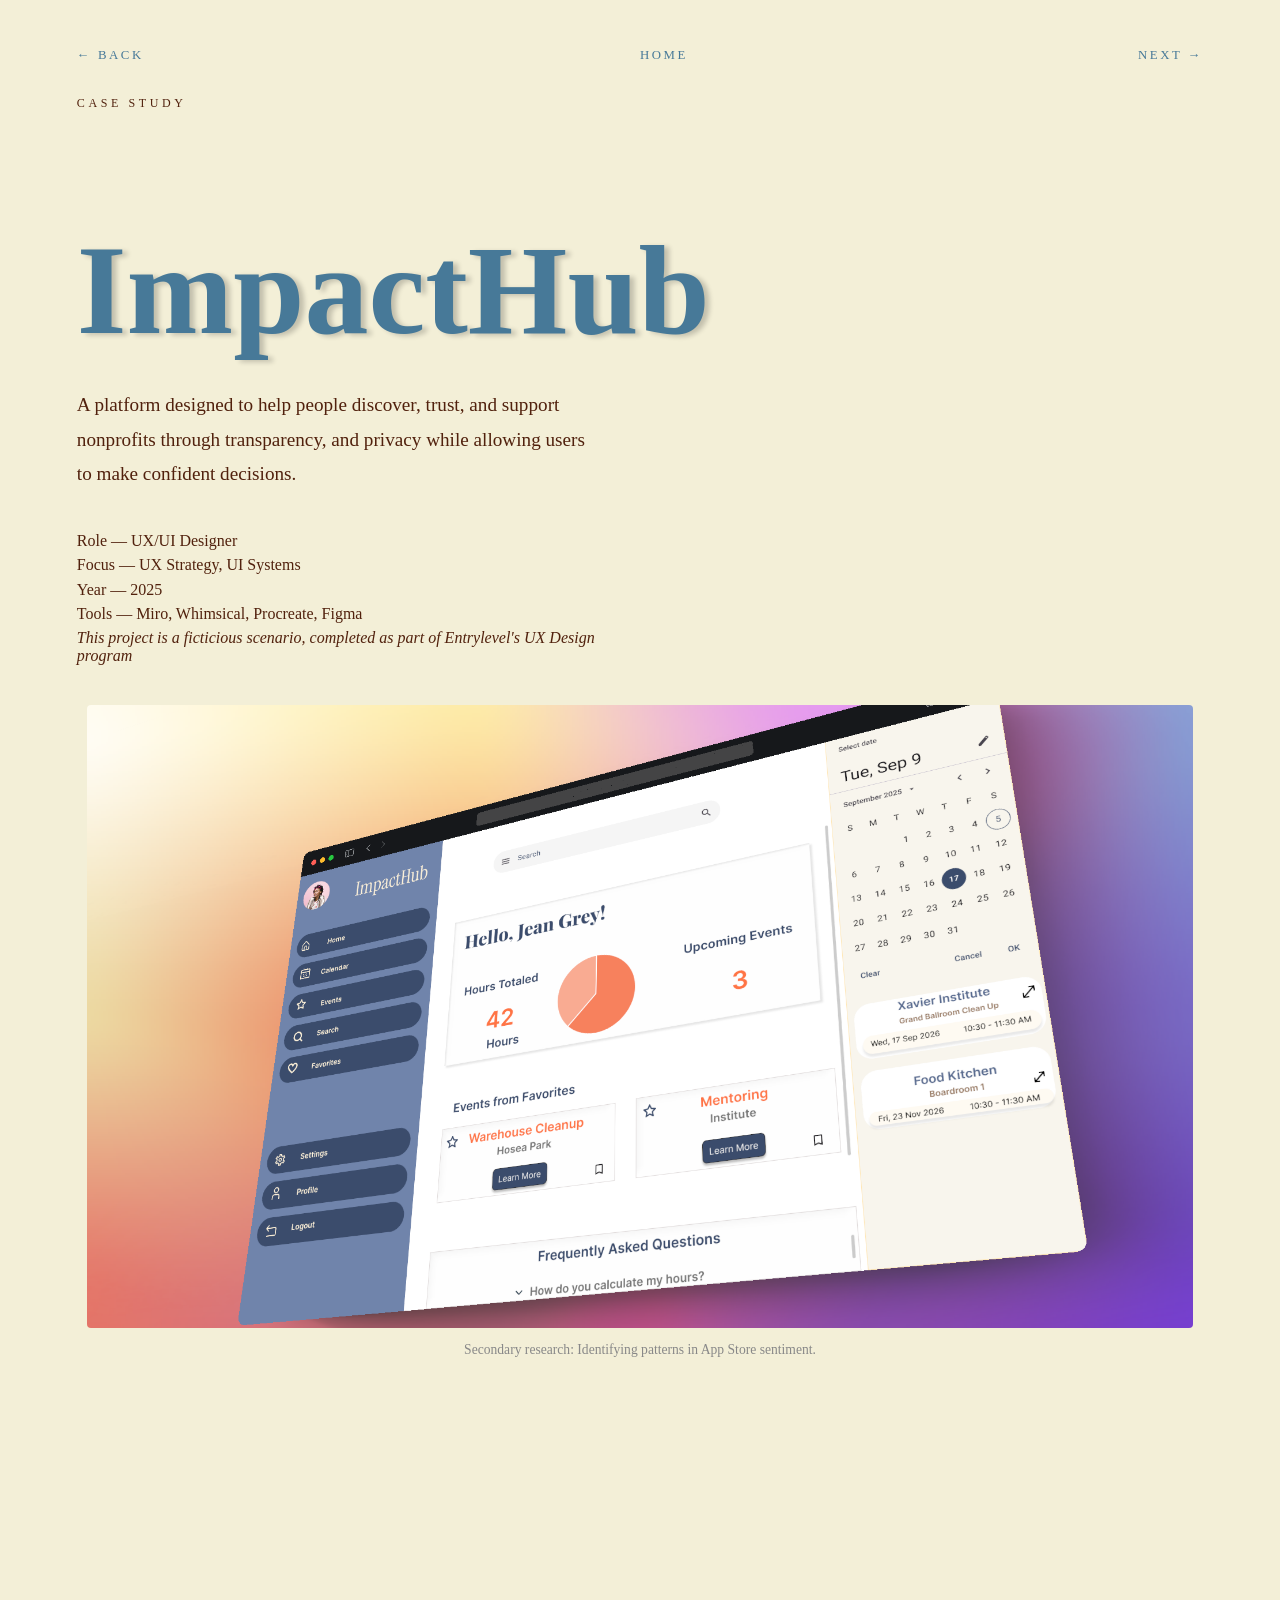
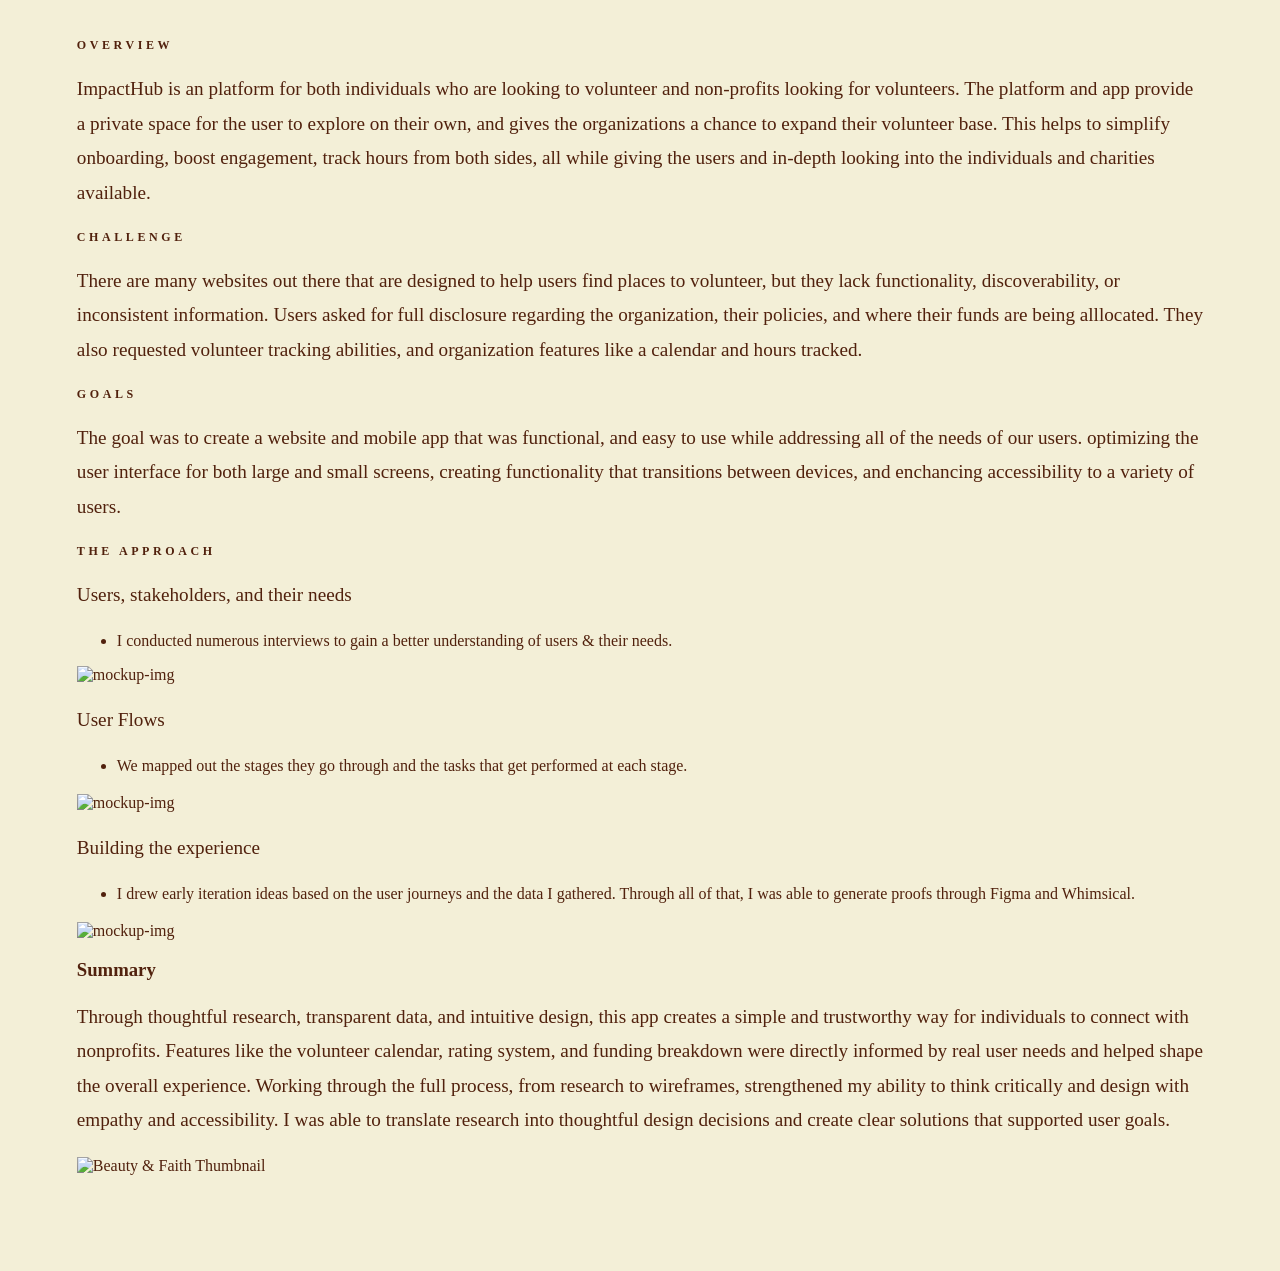
==== work/Impacthub.html @ 22b78c68 "Initial commit" ====
<!DOCTYPE html>
<html lang="en">
<head>
  <meta charset="UTF-8" />
  <meta name="viewport" content="width=device-width, initial-scale=1.0" />
  <title> ImpactHub — Case Study</title>

  <link rel="preconnect" href="https://fonts.googleapis.com">
  <link rel="preconnect" href="https://fonts.gstatic.com" crossorigin>
  <link href="https://fonts.googleapis.com/css2?family=Inter:wght@300;400;500&family=Playfair+Display:wght@400;600&display=swap" rel="stylesheet">
  <link rel="stylesheet" href="/projects.css">
 
</head>
<body>

  <a class="back" href="../index.html">← Back</a>
  <a class="middle" href="../index.html"> Home</a>
  <a class="forward" href="museo.html"> Next → </a>

  <section class="main_content">
    <div class="content">
      <div class="small_title">Case Study</div>
      <h1>ImpactHub</h1>
      <p>
        A platform designed to help people discover, trust, and support nonprofits through
        transparency, and privacy while allowing users to make confident decisions.
      </p>

      <div class="user_info">
        <span>Role — UX/UI Designer</span>
        <span>Focus — UX Strategy, UI Systems</span>
        <span>Year — 2025</span>
        <span>Tools —  Miro, Whimsical, Procreate, Figma</span>
        <span><i> This project is a ficticious scenario, completed as part of Entrylevel's UX Design program</i></span>
      </div>
    </div>
    <div class="evidence-box frame">
      <img src="/pics/landing_page.png" alt="Screenshots of negative app store reviews" />
      <p class="caption">Secondary research: Identifying patterns in App Store sentiment.</p>
    </div>
  </section>

  <section>
  <div class="main_content">
    <img src ="">
  <div class="content_bottom">
    <h3 class="small_title">Overview</h3>
      <p>
        ImpactHub is an platform for both individuals who are looking to volunteer and non-profits looking for volunteers.
        The platform and app provide a private space for the user to explore on their own, and gives the organizations a chance to expand their
        volunteer base. This helps to simplify onboarding, boost engagement, track hours from both sides, all while giving the users and in-depth looking
        into the individuals and charities available.
      </p>
    <h3 class="small_title">Challenge</h3>
      <p>
        There are many websites out there that are designed to help users find places to volunteer, but
        they lack functionality, discoverability, or inconsistent information. Users asked for full disclosure regarding the organization, their policies, and where their funds are
        being alllocated. They also requested volunteer tracking abilities, and organization features like a calendar and hours tracked.
      </p>
        <h3 class="small_title">Goals</h3>
        <div class ="portfolio-item_goals">
          <p>
            The goal was to create a website and mobile app that was functional, and easy to use while addressing all of the needs of our users.
            optimizing the user interface for both large and small screens, creating functionality that transitions between devices,
            and enchancing accessibility to a variety of users.
          </p>
        </div>
          <h3 class="small_title">The Approach </h3>
          <p> Users, stakeholders, and their needs </p>
          <ul>
            <li> I conducted numerous interviews to gain a better understanding of users & their needs.</li>
          </ul>
    <div class="portfolio-row">
      <div class="portfolio-img">
        <img src="images/McD/MC_new.png" alt="mockup-img">
      </div>
    </div>
      <p> User Flows <br>
        <ul>
          <li> We mapped out the stages they go through and the tasks that get performed at each stage.</li>
        </ul>
      </p>
    <div class="portfolio-img">
        <img src="images/McD/Palette_new.png" alt="mockup-img">
    </div>
      <p> Building the experience <br>
      <ul>
        <li> I drew early iteration ideas based on the user journeys and the data I gathered. Through all of that, I was able to generate
          proofs through Figma and Whimsical.
        </li> 
      </ul>
    </p>
        <div class="portfolio-img">
          <img src="images/McD/type_MC.png" alt="mockup-img">
      </div>
        <h3 class="portfolio-item__headers">Summary</h3>
      <p>
        Through thoughtful research, transparent data, and intuitive design, this app creates a simple and
        trustworthy way for individuals to connect with nonprofits. Features like the volunteer calendar, rating
        system, and funding breakdown were directly informed by real user needs and helped shape the overall experience. Working through the full process, 
        from research to wireframes, strengthened my ability to think critically and design with empathy and accessibility.
        I was able to translate research into thoughtful design decisions and create clear solutions that supported user goals.
      </p>
                                   
      <img src="images/ERC/trifold_ERC.png" srcset="images/ERC/trifold_ERC.png 1x, 
        images/ERC/trifold_ERC.png 2x" alt="Beauty & Faith Thumbnail " class="portfolio-item__thumbnail">
    </div>
  </section>
</body>
---- projects.css ----
:root {
    --bg-color: #f3efd7;
    --link-color: #477998;
    --header-color:#5bc2af;
    --dark-blue:#1f3148;
    --orange:#f2633f;
    --georgia-clay:#51210d;

}

body {
    margin: 0;
    font-family: 'Cormorant Garamond', serif;
    background: var(--bg-color);
    color: var(--georgia-clay);
    font-weight:300;
}

@font-face {
    font-family: mango;
    src: url(mango.otf);
}

/* --------------------------------------------------------------------
 * ## TYPOGRAPHY
 * -------------------------------------------------------------------- */

h1 {
    font-family: mango;
    font-size: 8rem;
    color: var(--link-color);
    margin-bottom: 1.5rem;
    text-shadow: 5px 2px 5px  rgba(0, 0, 0, 0.2);
}

p {
    font-size: 1.20rem;
    line-height: 1.8;
}

/* --------------------------------------------------------------------
 * ## BODY CONTENT
 * -------------------------------------------------------------------- */

.main_content {
    min-height: 100vh;
    position: relative;
    /*display: flex;
    align-items: flex-end;*/
    padding: 6rem 6vw;
    overflow: hidden;
}

/*.main_content::before {
    content: '';
    position: absolute;
    inset: 0;
    background: url('../assets/botantical.jpeg') center / cover no-repeat;
    filter: contrast(1.05) saturate(0.9);
    z-index: 1;
}*/

/*.main_content::after {
    content: '';
    position: absolute;
    inset: 0;
    z-index: 2;
 }*/

.content {
    position: relative;
    z-index: 3;
    max-width: 520px;
}

.content_bottom{
    z-index: 3;
    max-width: initial ;
}

.small_title {
    text-transform: uppercase;
    letter-spacing: 0.3em;
    font-size: 0.75rem;
    margin-bottom: 0.9rem;
}

.user_info {
    margin-top: 2.5rem;
    font-size: 1rem;
}

.user_info span {
    display: block;
    margin-bottom: 0.4rem;
}
.evidence-box {
    margin: 30px 0;
    background: var(--gray);
    padding: 10px;
    border-radius: 8px;
}

.evidence-box img { 
    width: 100%; 
    display: block; 
    border-radius: 4px; 
}

.caption {
    font-size: 0.85rem;
    color: #888;
    text-align: center;
    margin-top: 10px;
}

.frame{
  border: var(--corner) solid;
  border-image-source:
    radial-gradient(
      closest-side,
      transparent 10%, var(--bg) 10%,
      var(--bg) 20%, transparent 20%,
      transparent 30%, var(--bg) 30%,
      var(--bg) 40%, transparent 40%,
      transparent 50%, var(--bg) 50%,
      var(--bg) 60%, transparent 60%,
      transparent 70%, var(--bg) 70%,
      var(--bg) 80%, transparent 80%,
      transparent 90%, var(--bg) 99.99%,
      var(--bg) 100%, transparent 99.99%,
    );
  border-image-slice: 49%;
}

/* --------------------------------------------------------------------
 * ## BACK AND FORWARD BUTTONS
 * -------------------------------------------------------------------- */

.back {
    position: absolute;
    top: 3rem;
    left: 6vw;
    text-decoration: none;
    font-size: 0.8rem;
    letter-spacing: 0.2em;
    text-transform: uppercase;
    color: var(--link-color);
    z-index: 3;
}

.back:hover {
    color: var(--blue-green);
}

.forward {
    position: absolute;
    top: 3rem;
    right: 6vw;
    text-decoration: none;
    font-size: 0.8rem;
    letter-spacing: 0.2em;
    text-transform: uppercase;
    color:var(--link-color);
    z-index: 3;
}

.forward:hover {
    color: var(--blue-green);
}

.middle{
    position: absolute;
    top: 3rem;
    left: 50vw;
    text-decoration: none;
    font-size: 0.8rem;
    letter-spacing: 0.2em;
    text-transform: uppercase;
    color: var(--link-color);
    z-index: 3;
}

.middle:hover {
    color: var(--blue-green);
}
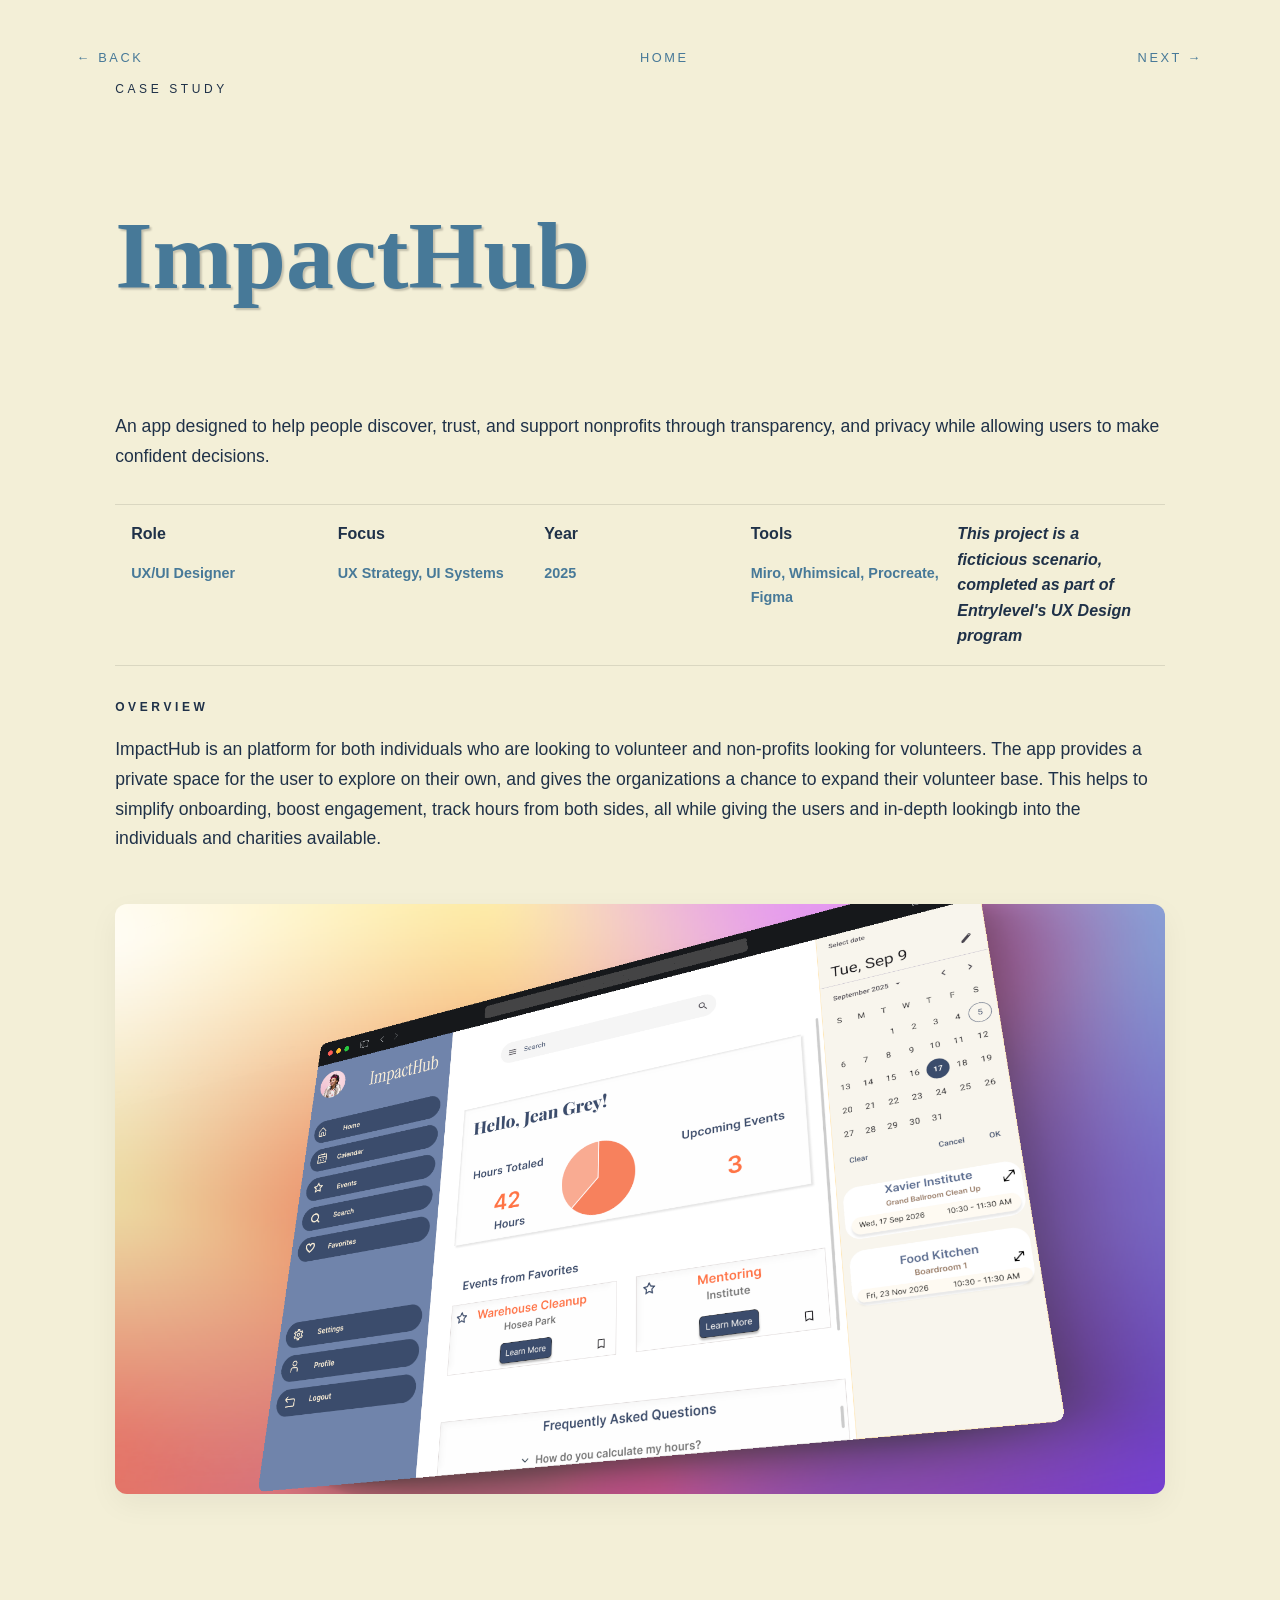
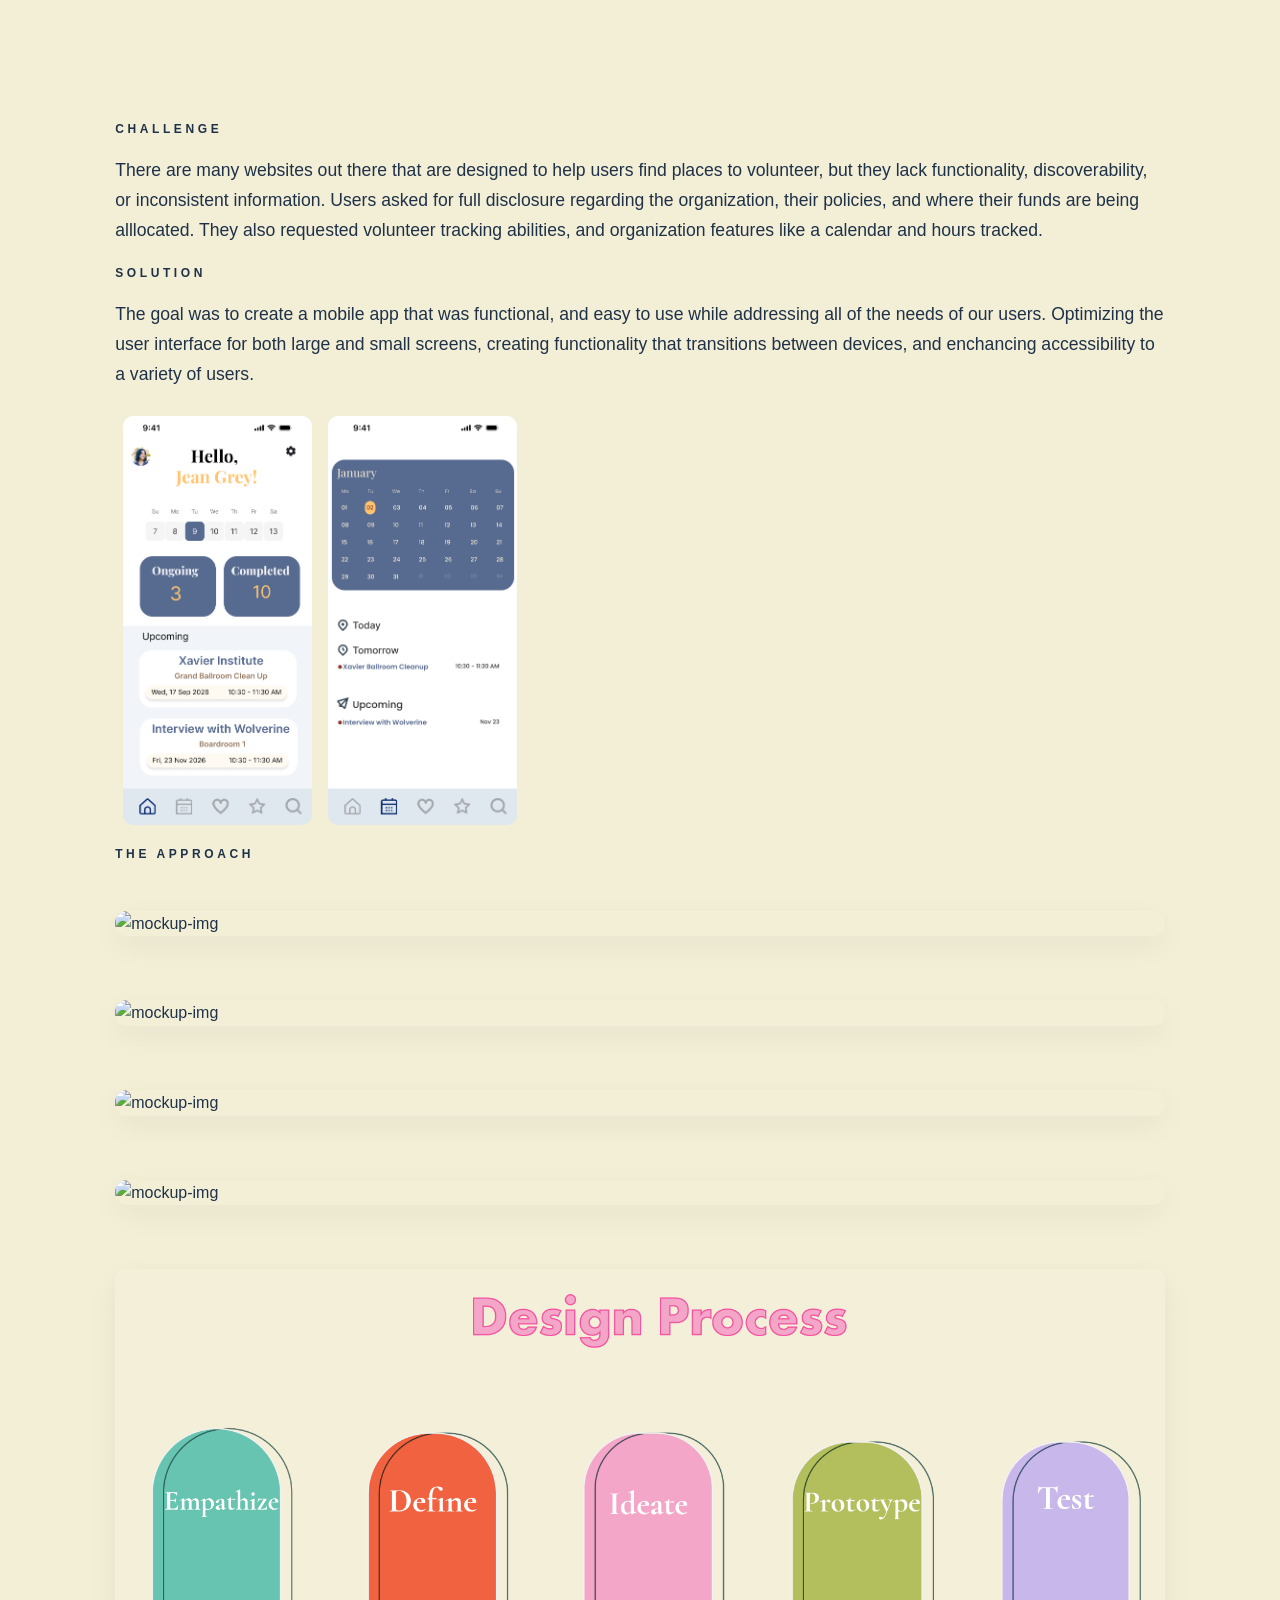
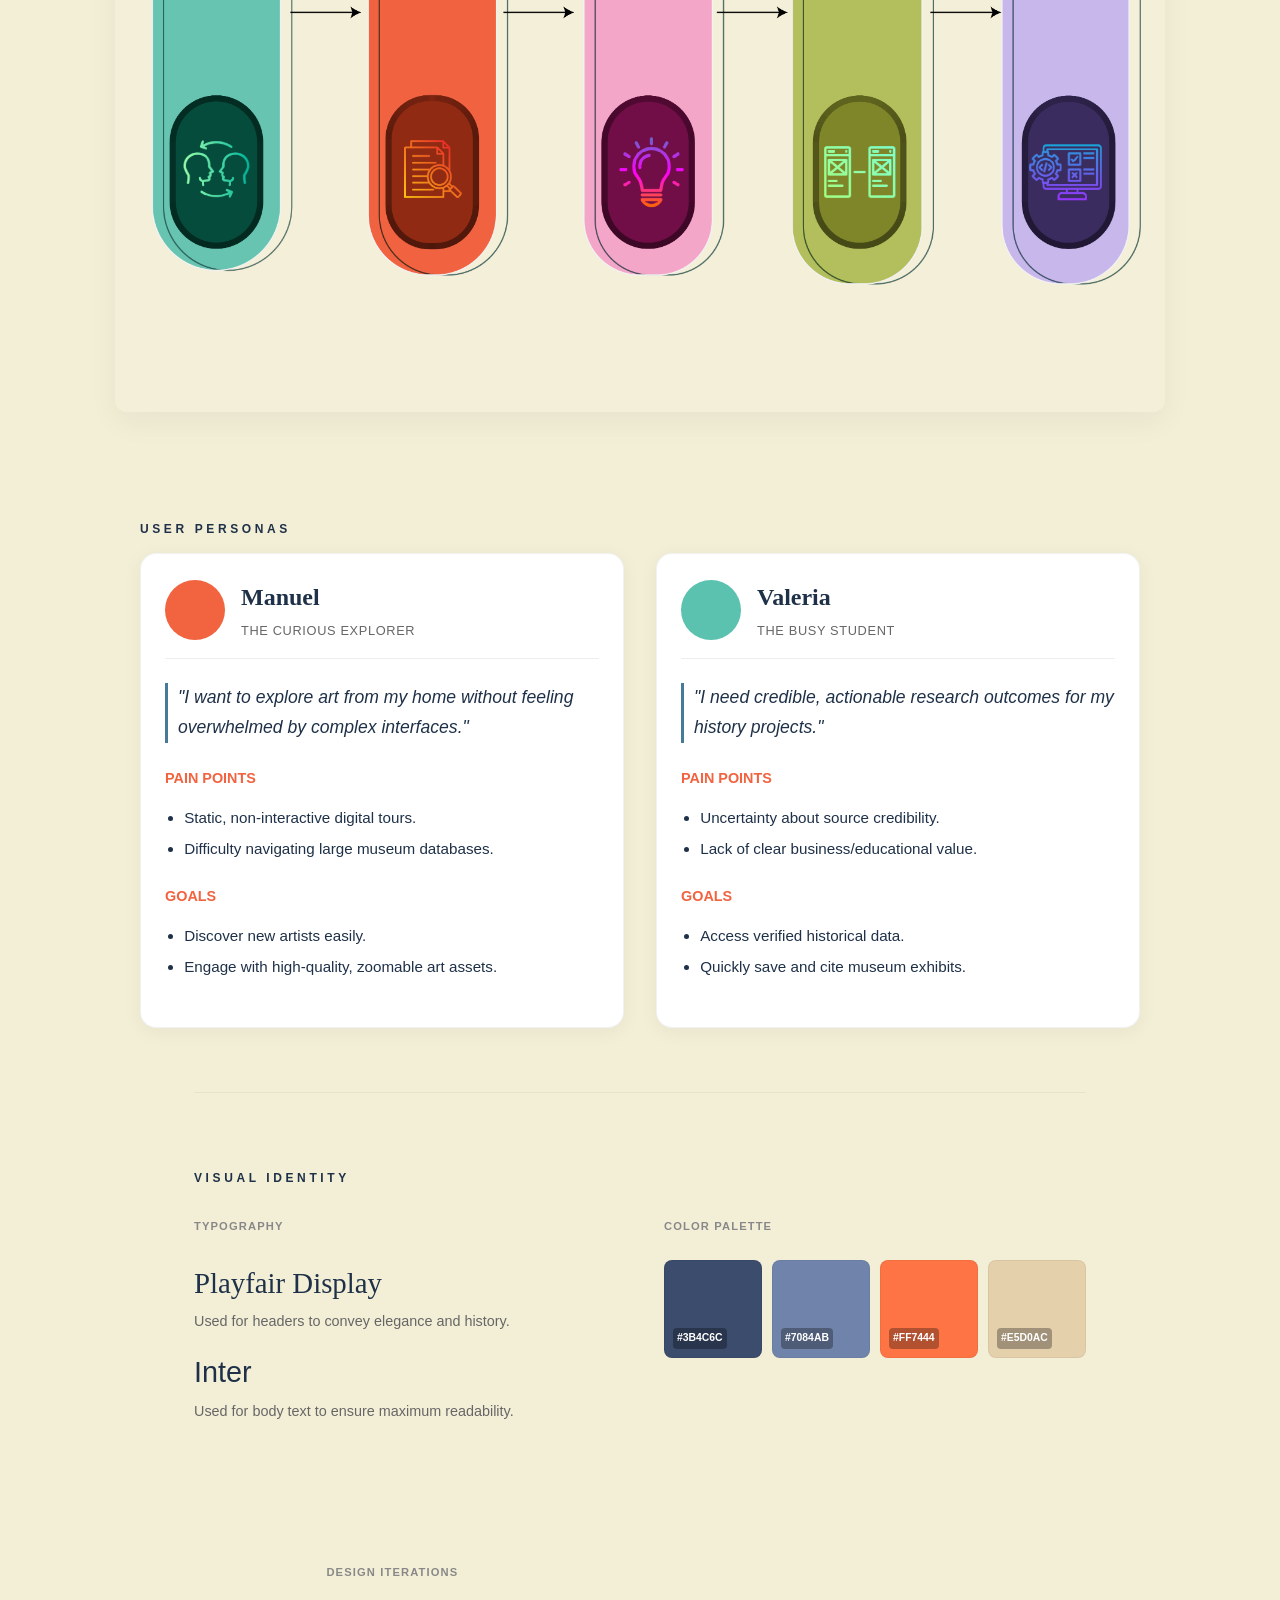
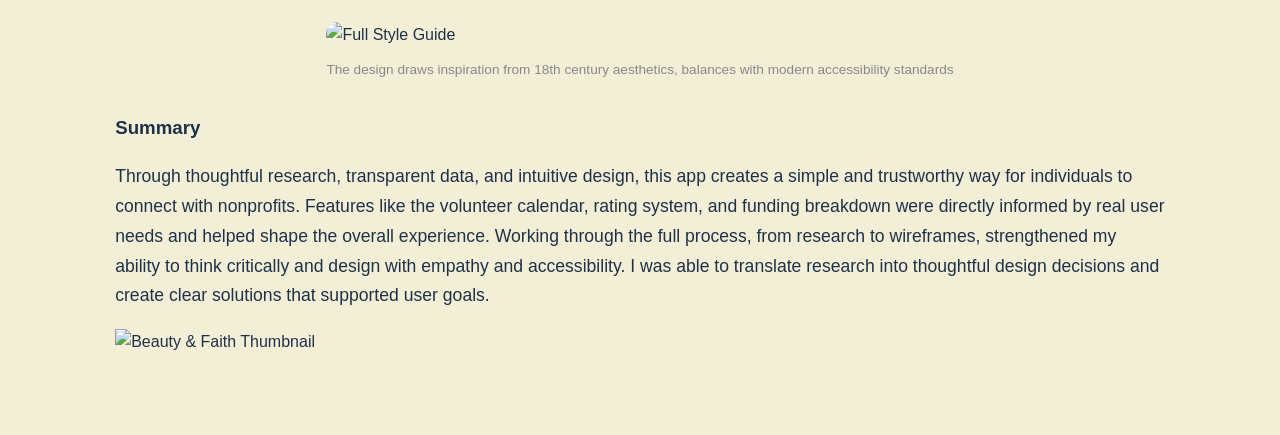
==== commit f03c32d4: "UX full redo of the UX pages to make them more cohesive" ====
--- a/work/Impacthub.html
+++ b/work/Impacthub.html
@@ -7,103 +7,194 @@
 
   <link rel="preconnect" href="https://fonts.googleapis.com">
   <link rel="preconnect" href="https://fonts.gstatic.com" crossorigin>
-  <link href="https://fonts.googleapis.com/css2?family=Inter:wght@300;400;500&family=Playfair+Display:wght@400;600&display=swap" rel="stylesheet">
+   <link rel="stylesheet" href="https://use.typekit.net/hnj8jtg.css">
   <link rel="stylesheet" href="/projects.css">
  
 </head>
 <body>
 
+ 
   <a class="back" href="../index.html">← Back</a>
   <a class="middle" href="../index.html"> Home</a>
   <a class="forward" href="museo.html"> Next → </a>
-
-  <section class="main_content">
-    <div class="content">
-      <div class="small_title">Case Study</div>
+<section class="main_content">
+  <div class="content"> 
+  <div class="small_title">Case Study </div>
       <h1>ImpactHub</h1>
       <p>
-        A platform designed to help people discover, trust, and support nonprofits through
+        An app designed to help people discover, trust, and support nonprofits through
         transparency, and privacy while allowing users to make confident decisions.
       </p>
 
-      <div class="user_info">
-        <span>Role — UX/UI Designer</span>
-        <span>Focus — UX Strategy, UI Systems</span>
-        <span>Year — 2025</span>
-        <span>Tools —  Miro, Whimsical, Procreate, Figma</span>
-        <span><i> This project is a ficticious scenario, completed as part of Entrylevel's UX Design program</i></span>
-      </div>
-    </div>
-    <div class="evidence-box frame">
-      <img src="/pics/landing_page.png" alt="Screenshots of negative app store reviews" />
-      <p class="caption">Secondary research: Identifying patterns in App Store sentiment.</p>
-    </div>
-  </section>
-
-  <section>
-  <div class="main_content">
-    <img src ="">
+    <div class="user_info">
+      <span>Role 
+        <p>UX/UI Designer</p>
+      </span>
+      <span>Focus 
+        <p>UX Strategy, UI Systems</p>
+      </span>
+      <span>Year 
+        <p>2025</p>
+      </span>
+      <span>Tools 
+        <p>Miro, Whimsical, Procreate, Figma</p>
+      </span>
+      <span><i> This project is a ficticious scenario, completed as part of Entrylevel's UX Design program</i></span>
+    </div>
+  </div>
+
+  <h3 class="small_title">Overview</h3>
+    <p>
+      ImpactHub is an platform for both individuals who are looking to volunteer and non-profits looking for volunteers.
+      The app provides a private space for the user to explore on their own, and gives the organizations a chance to expand their volunteer base. This helps to simplify onboarding, boost engagement, track hours from both sides, all while giving the users and in-depth lookingb into the individuals and charities available.
+    </p>
+  <div class="evidence-box">
+    <img src="/pics/landing_page.png" alt="Screenshots of negative app store reviews" loading="lazy"/>
+    <p class="caption"></p>
+  </div>
+</section>
+
+<section>
+<div class="main_content">
   <div class="content_bottom">
-    <h3 class="small_title">Overview</h3>
+  
+  <h3 class="small_title">Challenge</h3>
+  <p>
+    There are many websites out there that are designed to help users find places to volunteer, but they lack functionality, discoverability, or inconsistent information. Users asked for full disclosure regarding the organization, their policies, and where their funds are being alllocated. They also requested volunteer tracking abilities, and organization features like a calendar and hours tracked.
+  </p>
+
+  <h3 class="small_title">Solution</h3>
+    <div class ="portfolio-item_goals">
       <p>
-        ImpactHub is an platform for both individuals who are looking to volunteer and non-profits looking for volunteers.
-        The platform and app provide a private space for the user to explore on their own, and gives the organizations a chance to expand their
-        volunteer base. This helps to simplify onboarding, boost engagement, track hours from both sides, all while giving the users and in-depth looking
-        into the individuals and charities available.
-      </p>
-    <h3 class="small_title">Challenge</h3>
-      <p>
-        There are many websites out there that are designed to help users find places to volunteer, but
-        they lack functionality, discoverability, or inconsistent information. Users asked for full disclosure regarding the organization, their policies, and where their funds are
-        being alllocated. They also requested volunteer tracking abilities, and organization features like a calendar and hours tracked.
-      </p>
-        <h3 class="small_title">Goals</h3>
-        <div class ="portfolio-item_goals">
-          <p>
-            The goal was to create a website and mobile app that was functional, and easy to use while addressing all of the needs of our users.
-            optimizing the user interface for both large and small screens, creating functionality that transitions between devices,
-            and enchancing accessibility to a variety of users.
-          </p>
+        The goal was to create a mobile app that was functional, and easy to use while addressing all of the needs of our users. Optimizing the user interface for both large and small screens, creating functionality that transitions between devices, and enchancing accessibility to a variety of users.
+        </p>
+      </div>
+      <div class="app-mockups">
+         <img src="/pics/Mockups/Front_app.png" alt="mockup-img">
+        <img src="/pics/Mockups/Calendar.png" alt="mockup-img">
+      </div>
+    </div>
+      <h3 class="small_title">The Approach </h3>
+  <div class="portfolio-row">
+    <img class="portfolio_img" src="https://via.placeholder.com/800x450" alt="mockup-img" loading ="lazy" />
+   <img class ="portfolio_img" src="https://via.placeholder.com/800x450" alt="mockup-img" loading ="lazy">
+    <img class ="portfolio_img" src="https://via.placeholder.com/800x450" alt="mockup-img" loading="lazy">
+    <img  class="portfolio_img" src="https://via.placeholder.com/800x450" alt="mockup-img" loading="lazy">
+  
+    <img class="portfolio_img" src="/pics/design_process.png" alt="mockup-img">
+  
+<section class="research-container">
+  <h3 class="small_title">User Personas</h3>
+  <div class="persona-grid">
+ 
+<div class="persona-card">
+    <div class="persona-header">
+    <div class="persona-avatar manuel-bg"></div>
+    <div class="persona-meta">
+        <h4>Manuel</h4>
+          <span class="persona-tag">The Curious Explorer</span>
+    </div>
+    </div>
+    <div class="persona-body">
+        <p class="quote">"I want to explore art from my home without feeling overwhelmed by complex interfaces."</p>
+        <h5>Pain Points</h5>
+        <ul>
+          <li>Static, non-interactive digital tours.</li>
+          <li>Difficulty navigating large museum databases.</li>
+        </ul>
+        <h5>Goals</h5>
+        <ul>
+          <li>Discover new artists easily.</li>
+          <li>Engage with high-quality, zoomable art assets.</li>
+        </ul>
+      </div>
+    </div>
+
+    <div class="persona-card">
+      <div class="persona-header">
+        <div class="persona-avatar valeria-bg"></div>
+        <div class="persona-meta">
+          <h4>Valeria</h4>
+          <span class="persona-tag">The Busy Student</span>
         </div>
-          <h3 class="small_title">The Approach </h3>
-          <p> Users, stakeholders, and their needs </p>
-          <ul>
-            <li> I conducted numerous interviews to gain a better understanding of users & their needs.</li>
-          </ul>
-    <div class="portfolio-row">
-      <div class="portfolio-img">
-        <img src="images/McD/MC_new.png" alt="mockup-img">
-      </div>
-    </div>
-      <p> User Flows <br>
-        <ul>
-          <li> We mapped out the stages they go through and the tasks that get performed at each stage.</li>
-        </ul>
-      </p>
-    <div class="portfolio-img">
-        <img src="images/McD/Palette_new.png" alt="mockup-img">
-    </div>
-      <p> Building the experience <br>
+      </div>
+      <div class="persona-body">
+        <p class="quote">"I need credible, actionable research outcomes for my history projects."</p>
+        <h5>Pain Points</h5>
+        <ul>
+          <li>Uncertainty about source credibility.</li>
+          <li>Lack of clear business/educational value.</li>
+        </ul>
+        <h5>Goals</h5>
+        <ul>
+          <li>Access verified historical data.</li>
+          <li>Quickly save and cite museum exhibits.</li>
+        </ul>
+      </div>
+    </div>
+  </div>
+</section>
+
+    <!-----<img  class="portfolio_img" src="/UX mockups/Charities.png" alt="mockup-img">
+
+    <p> 
+      User Flows <br>
       <ul>
-        <li> I drew early iteration ideas based on the user journeys and the data I gathered. Through all of that, I was able to generate
-          proofs through Figma and Whimsical.
-        </li> 
+        <li> We mapped out the stages they go through and the tasks that get performed at each stage.</li>
       </ul>
     </p>
-        <div class="portfolio-img">
-          <img src="images/McD/type_MC.png" alt="mockup-img">
-      </div>
+
+      <img  class="portfolio_imgC" src="/pics/crazy_8.png" alt="mockup-img">--->
+      
+   <section class ="design-system">
+    <h3 class ="small_title"> Visual Identity </h3>
+    <div class="style-guide-grid">
+        <div class ="style-column">
+        <h4 class ="mini-label"> Typography </h4>
+        <div class ="typo-example">
+            <span class="font-name"> Playfair Display </span>
+            <p class="font-spec"> Used for headers to convey elegance and history. </p>
+            <span class="font-name secondary"> Inter</span>
+            <p class ="font-spec"> Used for body text to ensure maximum readability.</p>
+        </div>
+    </div>
+
+    <div class ="style-column">
+        <h4 class="mini-label"> Color Palette</h4>
+        <div class="color-swatch-container">
+            <div class="swatch" style="background: #3B4C6C;"><span>#3B4C6C</span></div>
+            <div class="swatch" style="background: #7084AB;"><span>#7084AB</span></div>
+            <div class="swatch" style="background: #FF7444;"><span>#FF7444</span></div>
+            <div class="swatch" style="background: #E5D0AC;"><span>#E5D0AC</span></div>
+        </div>
+    </div>
+</div>
+</section>
+<div class="style-visuals">
+    <h4 class="mini-label"> Design Iterations</h4>
+    <img class ="portfolio_img_full" src="https://via.placeholder.com/800x450" alt="Full Style Guide" loading="lazy">
+    <p class ="caption"> The design draws inspiration from 18th century aesthetics, balances with modern accessibility standards</p>
+</div>
+</div>
+        
         <h3 class="portfolio-item__headers">Summary</h3>
-      <p>
-        Through thoughtful research, transparent data, and intuitive design, this app creates a simple and
-        trustworthy way for individuals to connect with nonprofits. Features like the volunteer calendar, rating
-        system, and funding breakdown were directly informed by real user needs and helped shape the overall experience. Working through the full process, 
-        from research to wireframes, strengthened my ability to think critically and design with empathy and accessibility.
-        I was able to translate research into thoughtful design decisions and create clear solutions that supported user goals.
-      </p>
+    <p>
+      Through thoughtful research, transparent data, and intuitive design, this app creates a simple and
+      trustworthy way for individuals to connect with nonprofits. Features like the volunteer calendar, rating
+      system, and funding breakdown were directly informed by real user needs and helped shape the overall experience. Working through the full process, 
+      from research to wireframes, strengthened my ability to think critically and design with empathy and accessibility.
+      I was able to translate research into thoughtful design decisions and create clear solutions that supported user goals.
+    </p>
                                    
-      <img src="images/ERC/trifold_ERC.png" srcset="images/ERC/trifold_ERC.png 1x, 
+      <img src="https://via.placeholder.com/800x450" srcset="images/ERC/trifold_ERC.png 1x, 
         images/ERC/trifold_ERC.png 2x" alt="Beauty & Faith Thumbnail " class="portfolio-item__thumbnail">
     </div>
+    </div>
+    </div>
   </section>
-</body>+
+
+ <script src="work.js"></script>
+
+</body>
+</html>
--- a/projects.css
+++ b/projects.css
@@ -1,8 +1,8 @@
 :root {
-    --bg-color: #f3efd7;
-    --link-color: #477998;
+    --bg-color: #f3efd7; /*Use for 60%*/
+    --secondary-blue:#1f3148; /*Use for 30%*/
+    --accent-color: #477998; /*10% buttons, links, highlights*/
     --header-color:#5bc2af;
-    --dark-blue:#1f3148;
     --orange:#f2633f;
     --georgia-clay:#51210d;
 
@@ -10,32 +10,78 @@
 
 body {
     margin: 0;
-    font-family: 'Cormorant Garamond', serif;
+    font-family: 'overpass-variable', sans-serif;
     background: var(--bg-color);
-    color: var(--georgia-clay);
+    color: var(--secondary-blue);
     font-weight:300;
-}
-
-@font-face {
-    font-family: mango;
-    src: url(mango.otf);
-}
-
+    line-height: 1.6;
+}
 /* --------------------------------------------------------------------
  * ## TYPOGRAPHY
  * -------------------------------------------------------------------- */
 
 h1 {
-    font-family: mango;
-    font-size: 8rem;
-    color: var(--link-color);
-    margin-bottom: 1.5rem;
-    text-shadow: 5px 2px 5px  rgba(0, 0, 0, 0.2);
+    font-size: clamp(3rem, 8vw, 6rem);
+    color: var(--accent-color);
+    text-shadow: 2px 2px 2px  rgba(0, 0, 0, 0.2);
+    font-family: 'Orpheuspro',serif;
 }
 
 p {
-    font-size: 1.20rem;
-    line-height: 1.8;
+    font-size: 1.1rem;
+    line-height: 1.7;
+}
+
+/* --------------------------------------------------------------------
+ * ## BACK AND FORWARD BUTTONS
+ * -------------------------------------------------------------------- */
+
+.back {
+    position: absolute;
+    top: 3rem;
+    left: 6vw;
+    text-decoration: none;
+    font-size: 0.8rem;
+    letter-spacing: 0.2em;
+    text-transform: uppercase;
+    color: var(--accent-color);
+    z-index: 3;
+}
+
+.back:hover {
+    color: var(--blue-green);
+}
+
+.forward {
+    position: absolute;
+    top: 3rem;
+    right: 6vw;
+    text-decoration: none;
+    font-size: 0.8rem;
+    letter-spacing: 0.2em;
+    text-transform: uppercase;
+    color:var(--accent-color);
+    z-index: 3;
+}
+
+.forward:hover {
+    color: var(--blue-green);
+}
+
+.middle{
+    position: absolute;
+    top: 3rem;
+    left: 50vw;
+    text-decoration: none;
+    font-size: 0.8rem;
+    letter-spacing: 0.2em;
+    text-transform: uppercase;
+    color: var(--accent-color);
+    z-index: 3;
+}
+
+.middle:hover {
+    color: var(--blue-green);
 }
 
 /* --------------------------------------------------------------------
@@ -47,7 +93,7 @@
     position: relative;
     /*display: flex;
     align-items: flex-end;*/
-    padding: 6rem 6vw;
+    padding: 5rem 9vw;
     overflow: hidden;
 }
 
@@ -70,13 +116,34 @@
 .content {
     position: relative;
     z-index: 3;
-    max-width: 520px;
+   
 }
 
 .content_bottom{
     z-index: 3;
-    max-width: initial ;
-}
+    min-height:auto ;
+}
+
+.user_info {
+    display: grid;
+    grid-template-columns: repeat(auto-fit, minmax(150px, 1fr));
+    margin: 2rem 0;
+    gap: 15px;
+    padding: 1rem;
+    border-top: 1px solid rgba(0,0,0,0.1);
+    border-bottom: 1px solid rgba(0,0,0,0.1);
+}
+
+.user_info span {
+   font-weight: 600;
+   color:var(--secondary-blue);
+}
+
+.user_info p {
+   color: var(--accent-color);
+   font-size: 0.9rem;
+}
+
 
 .small_title {
     text-transform: uppercase;
@@ -85,16 +152,15 @@
     margin-bottom: 0.9rem;
 }
 
-.user_info {
-    margin-top: 2.5rem;
-    font-size: 1rem;
-}
-
-.user_info span {
-    display: block;
-    margin-bottom: 0.4rem;
-}
-.evidence-box {
+.portfolio_img, .evidence-box img{
+   width:100%;
+   height:auto;
+   border-radius: 12px; 
+   box-shadow: 0 10px 30px rgba(0,0,0,0.05);
+   margin: 2rem 0;
+}
+
+/*.evidence-box {
     margin: 30px 0;
     background: var(--gray);
     padding: 10px;
@@ -106,7 +172,7 @@
     display: block; 
     border-radius: 4px; 
 }
-
+*/
 .caption {
     font-size: 0.85rem;
     color: #888;
@@ -114,73 +180,218 @@
     margin-top: 10px;
 }
 
-.frame{
-  border: var(--corner) solid;
-  border-image-source:
-    radial-gradient(
-      closest-side,
-      transparent 10%, var(--bg) 10%,
-      var(--bg) 20%, transparent 20%,
-      transparent 30%, var(--bg) 30%,
-      var(--bg) 40%, transparent 40%,
-      transparent 50%, var(--bg) 50%,
-      var(--bg) 60%, transparent 60%,
-      transparent 70%, var(--bg) 70%,
-      var(--bg) 80%, transparent 80%,
-      transparent 90%, var(--bg) 99.99%,
-      var(--bg) 100%, transparent 99.99%,
-    );
-  border-image-slice: 49%;
-}
-
-/* --------------------------------------------------------------------
- * ## BACK AND FORWARD BUTTONS
- * -------------------------------------------------------------------- */
-
-.back {
-    position: absolute;
-    top: 3rem;
-    left: 6vw;
-    text-decoration: none;
+/* Initial state: hidden and slightly moved down */
+.fade-in {
+    opacity: 0;
+    transform: translateY(20px);
+    transition: opacity 0.8s ease-out, transform 0.8s ease-out;
+}
+
+/* State when scrolled into view */
+.fade-in.visible {
+    opacity: 1;
+    transform: translateY(0);
+}
+
+
+
+/* --------------------------------------------------------------------
+ * ## APP MOCKUP PICTURES
+ * -------------------------------------------------------------------- */
+.app-mockups{
+    display:flex;
+}
+
+ .app-mockups img{
+    width:18%;
+    height:20%;
+    border-radius:10px;
+    margin:8px;
+}
+
+.portfolio-row{
+    display:flex;
+    flex-direction: column;
+    justify-content: center;
+    align-items: center;
+}
+/*.portfolio_img:nth-of-type(1){
+    width:80vw;
+    height:50vw;
+}
+
+.portfolio_img:nth-of-type(2){
+    width:65vw;
+    height:45vw;
+}
+
+.portfolio_imgC{
+    width:85vw;
+    height:55vw;
+}
+
+.portfolio_imgS{
+    width:55vw;
+    height:35vw;
+}
+
+/* --------------------------------------------------------------------
+ * ## USER PERSONA CARDS 
+ * -------------------------------------------------------------------- */
+ .research-container {
+    padding: 4rem 0;
+    max-width: 1000px;
+    margin: 0 auto;
+}
+
+.persona-grid {
+    display: flex;
+    gap: 2rem;
+    flex-wrap: wrap; /* Stacks on mobile automatically */
+    justify-content: center;
+}
+
+.persona-card {
+    background: #ffffff;
+    border-radius: 16px;
+    flex: 1;
+    min-width: 300px;
+    max-width: 450px;
+    padding: 1.5rem;
+    box-shadow: 0 4px 20px rgba(0, 0, 0, 0.05);
+    border: 1px solid rgba(0,0,0,0.05);
+}
+
+.persona-header {
+    display: flex;
+    align-items: center;
+    gap: 1rem;
+    margin-bottom: 1.5rem;
+    border-bottom: 1px solid #eee;
+    padding-bottom: 1rem;
+}
+
+.persona-avatar {
+    width: 60px;
+    height: 60px;
+    border-radius: 50%;
+    background-color: var(--accent-color); /* Placeholder color */
+}
+
+.manuel-bg { background: var(--orange); }
+.valeria-bg { background: var(--header-color); }
+
+.persona-meta h4 {
+    margin: 0;
+    font-family: 'Playfair Display', serif;
+    font-size: 1.5rem;
+}
+
+.persona-tag {
     font-size: 0.8rem;
-    letter-spacing: 0.2em;
-    text-transform: uppercase;
-    color: var(--link-color);
-    z-index: 3;
-}
-
-.back:hover {
-    color: var(--blue-green);
-}
-
-.forward {
-    position: absolute;
-    top: 3rem;
-    right: 6vw;
-    text-decoration: none;
-    font-size: 0.8rem;
-    letter-spacing: 0.2em;
-    text-transform: uppercase;
-    color:var(--link-color);
-    z-index: 3;
-}
-
-.forward:hover {
-    color: var(--blue-green);
-}
-
-.middle{
-    position: absolute;
-    top: 3rem;
-    left: 50vw;
-    text-decoration: none;
-    font-size: 0.8rem;
-    letter-spacing: 0.2em;
-    text-transform: uppercase;
-    color: var(--link-color);
-    z-index: 3;
-}
-
-.middle:hover {
-    color: var(--blue-green);
+    text-transform: uppercase;
+    letter-spacing: 0.05em;
+    color: #666;
+}
+
+.quote {
+    font-style: italic;
+    color: var(--secondary-blue);
+    margin-bottom: 1.5rem;
+    padding-left: 10px;
+    border-left: 3px solid var(--accent-color);
+}
+
+.persona-body h5 {
+    font-size: 0.9rem;
+    text-transform: uppercase;
+    color: var(--orange);
+    margin-bottom: 0.5rem;
+}
+
+.persona-body ul {
+    padding-left: 1.2rem;
+    margin-bottom: 1.5rem;
+}
+
+.persona-body li {
+    font-size: 0.95rem;
+    margin-bottom: 0.4rem;
+}
+
+/*--------------------------------------------------------------------
+ * ## DESIGN STYLE GUIDE
+ * -------------------------------------------------------------------- */
+.design-system {
+    padding: 4rem 0;
+    border-top: 1px solid rgba(0,0,0,0.05);
+}
+
+.style-guide-grid {
+    display: grid;
+    grid-template-columns: 1fr 1fr;
+    gap: 3rem;
+    margin-bottom: 3rem;
+}
+
+.mini-label {
+    text-transform: uppercase;
+    font-size: 0.7rem;
+    letter-spacing: 0.1em;
+    color: #888;
+    margin-bottom: 1.5rem;
+}
+
+/* Color Swatches */
+.color-swatch-container {
+    display: flex;
+    gap: 10px;
+    flex-wrap: wrap;
+}
+
+.swatch {
+    width: 80px;
+    height: 80px;
+    border-radius: 8px;
+    display: flex;
+    align-items: flex-end;
+    padding: 8px;
+    font-size: 0.65rem;
+    color: white;
+    font-weight: bold;
+    border: 1px solid rgba(0,0,0,0.05);
+}
+
+.swatch span {
+    background: rgba(0,0,0,0.3);
+    padding: 2px 4px;
+    border-radius: 4px;
+}
+
+/* Typography styles */
+.font-name {
+    display: block;
+    font-size: 1.8rem;
+    font-family: 'Playfair Display', serif;
+}
+
+.font-name.secondary {
+    font-family: 'Inter', sans-serif;
+    margin-top: 1rem;
+}
+
+.font-spec {
+    font-size: 0.9rem;
+    color: #666;
+    margin-top: 0.2rem;
+}
+
+.portfolio_img_full {
+    width: 100%;
+    border-radius: 12px;
+    margin-top: 1rem;
+}
+
+@media (max-width: 768px) {
+    .style-guide-grid { grid-template-columns: 1fr; }
 }
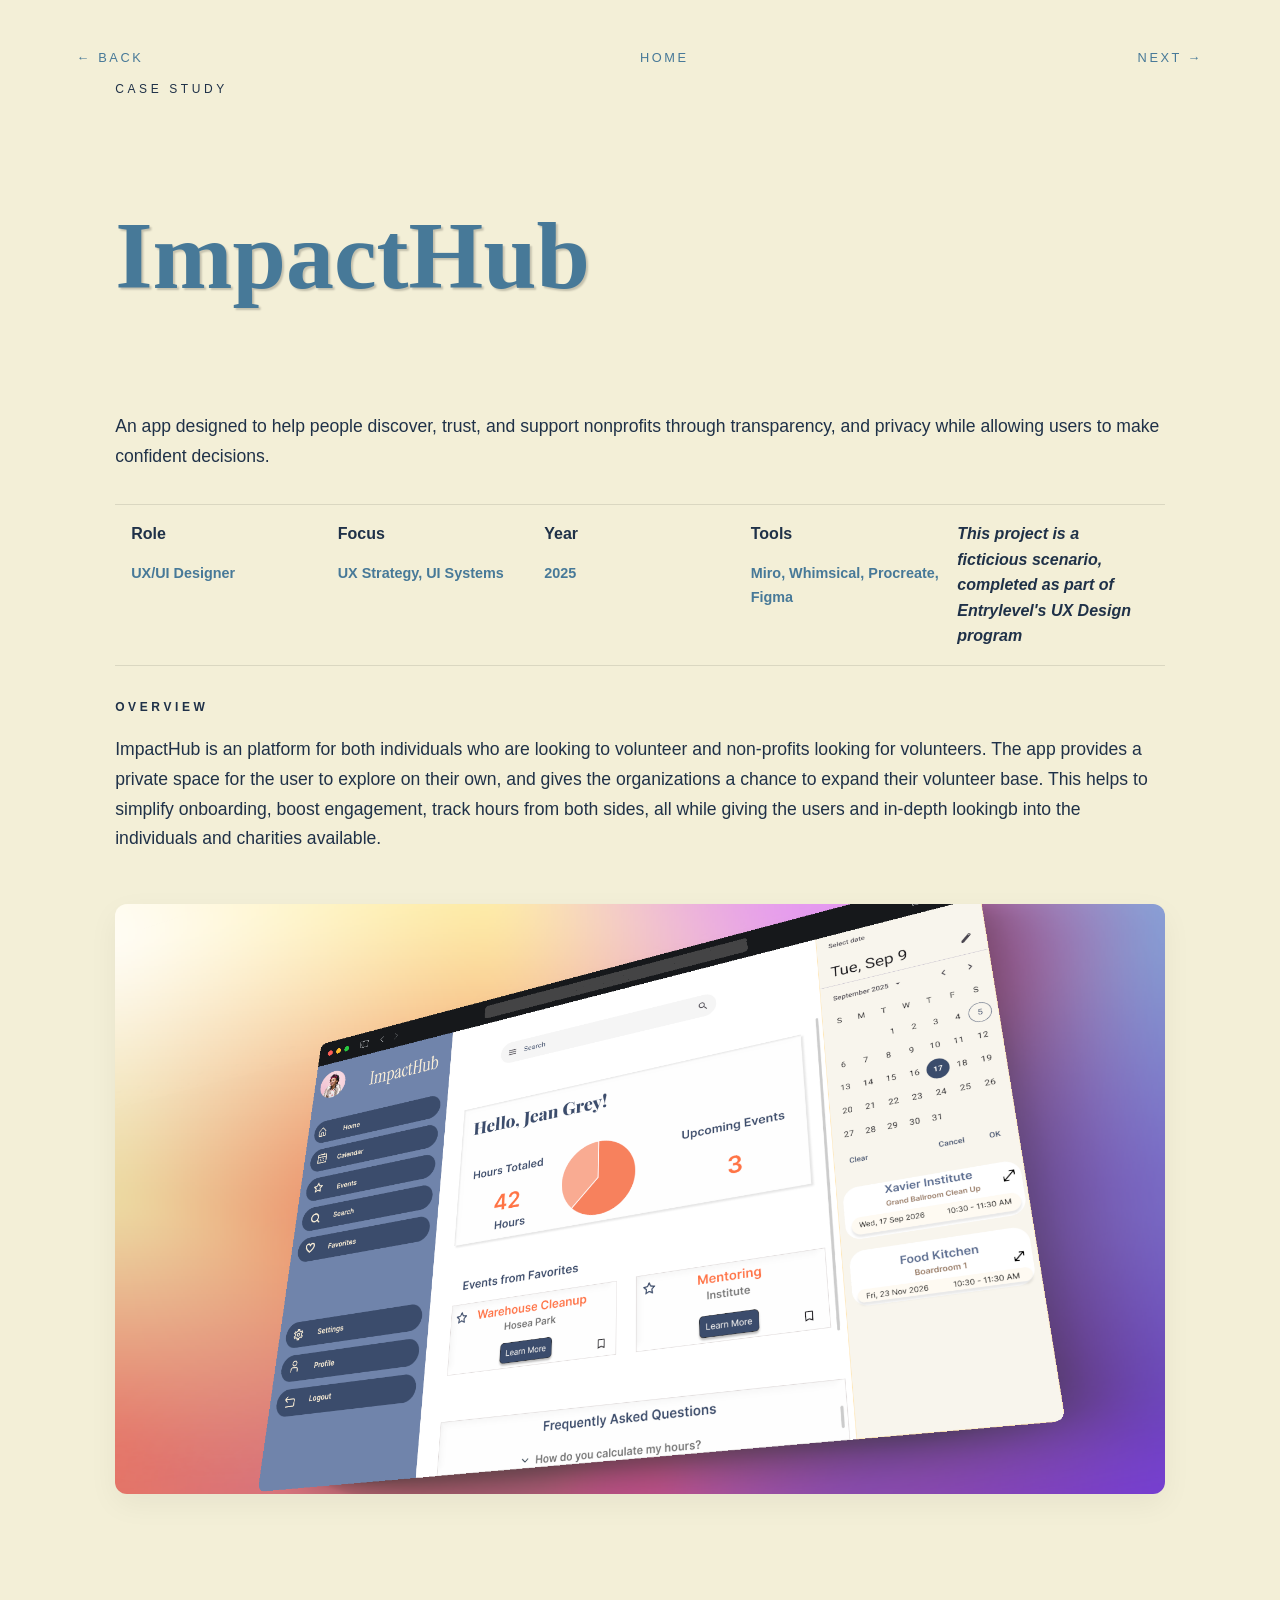
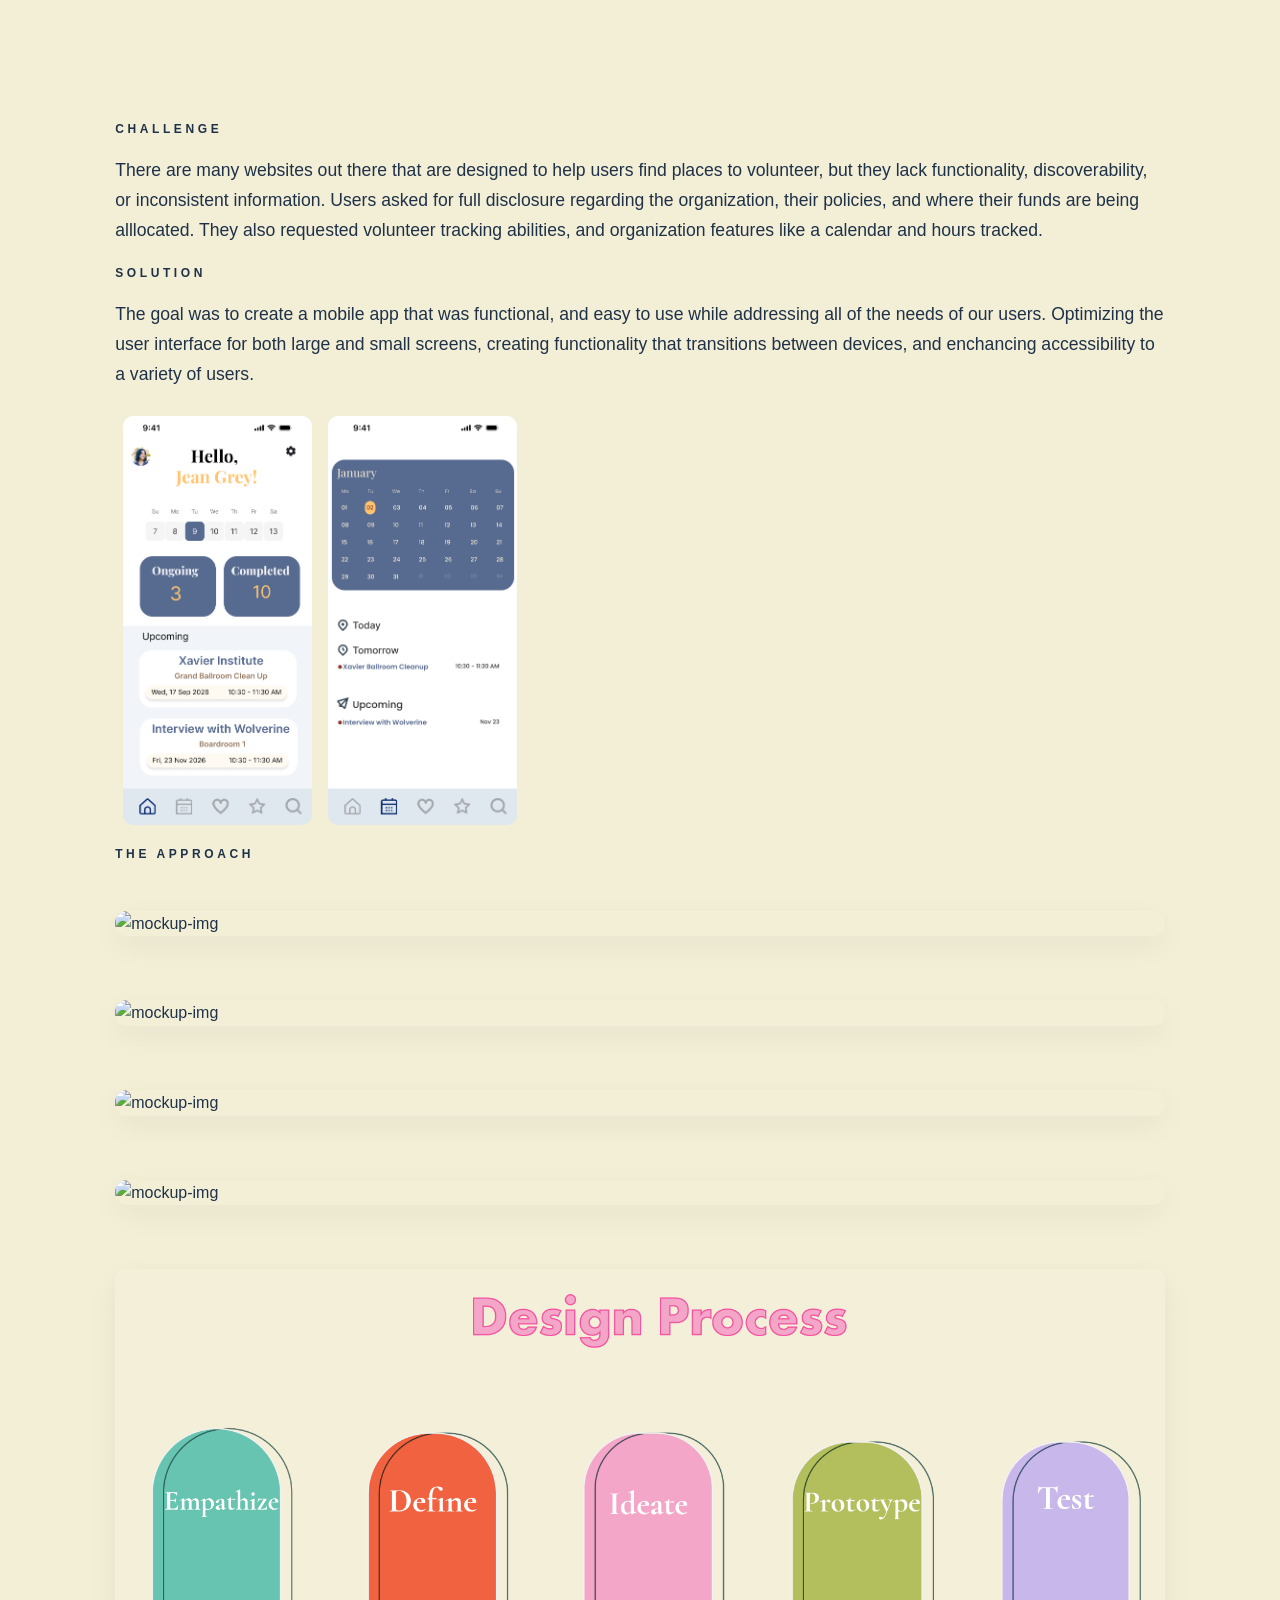
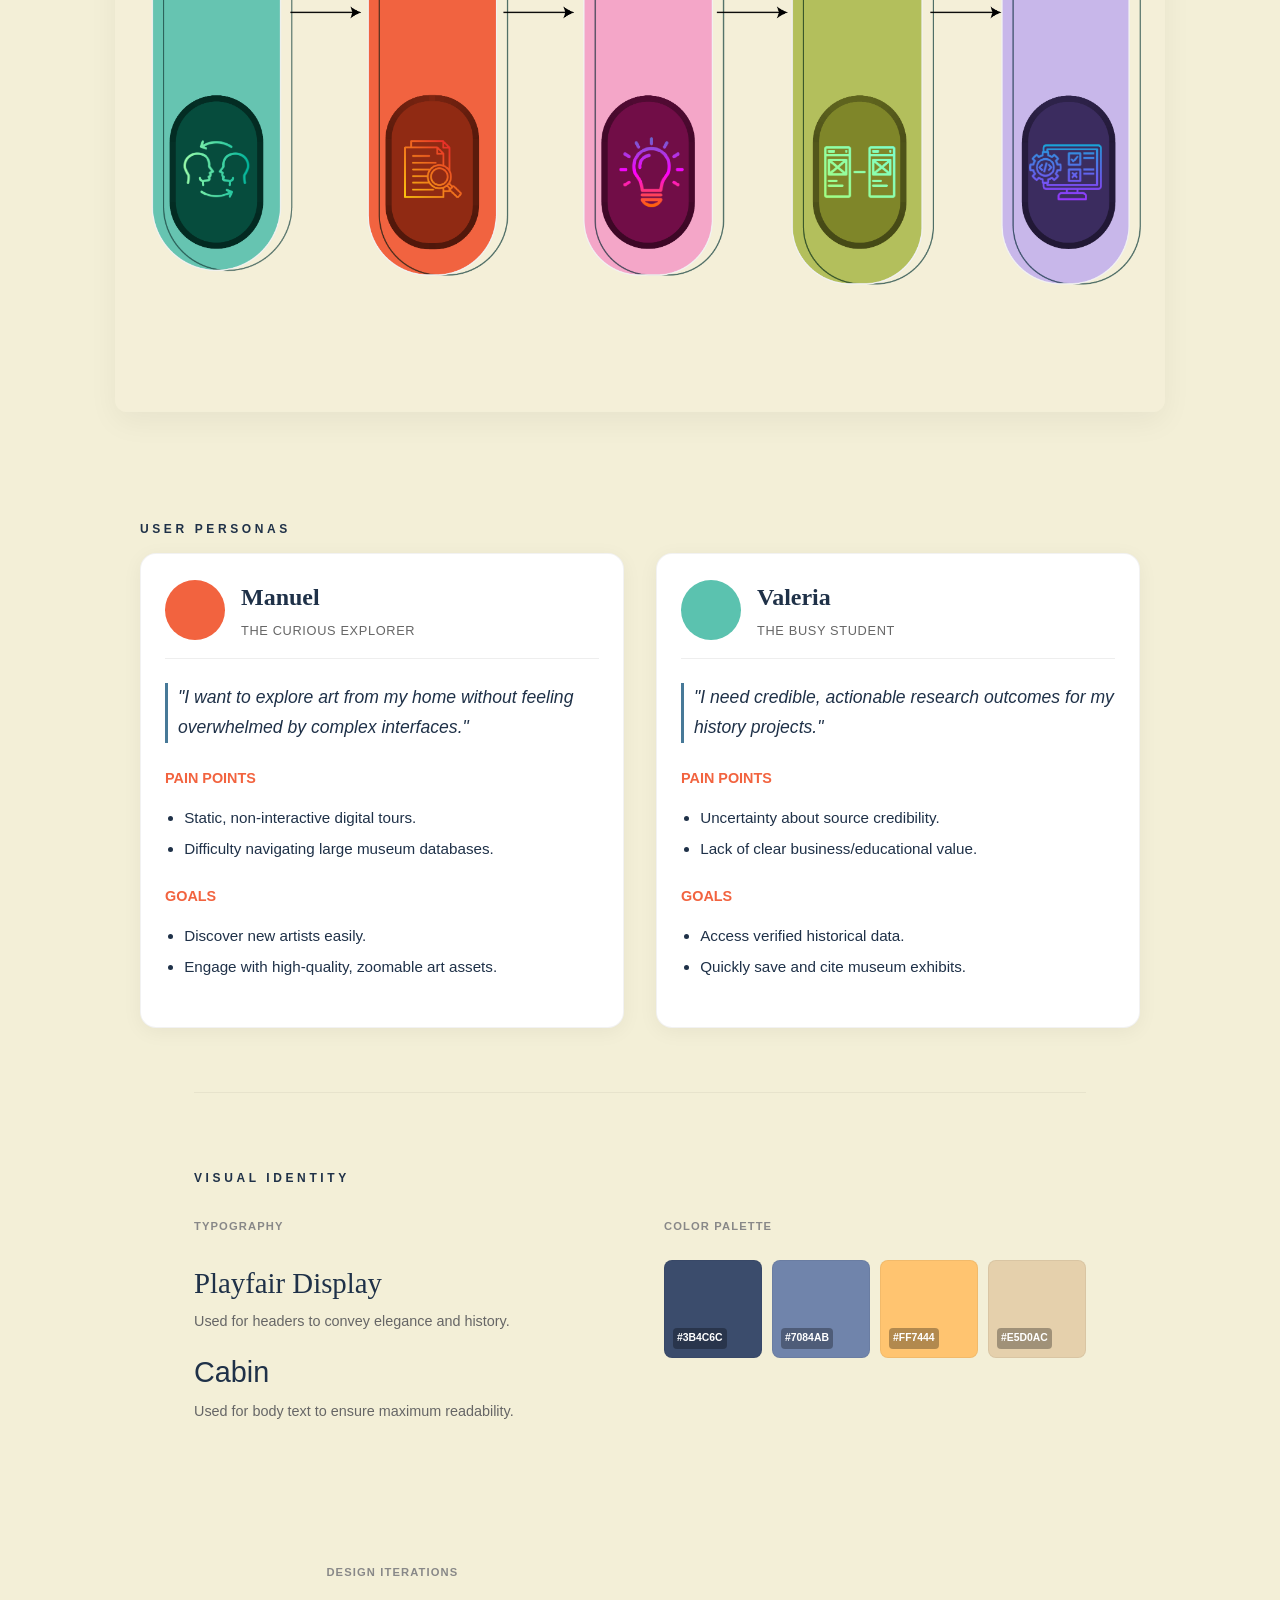
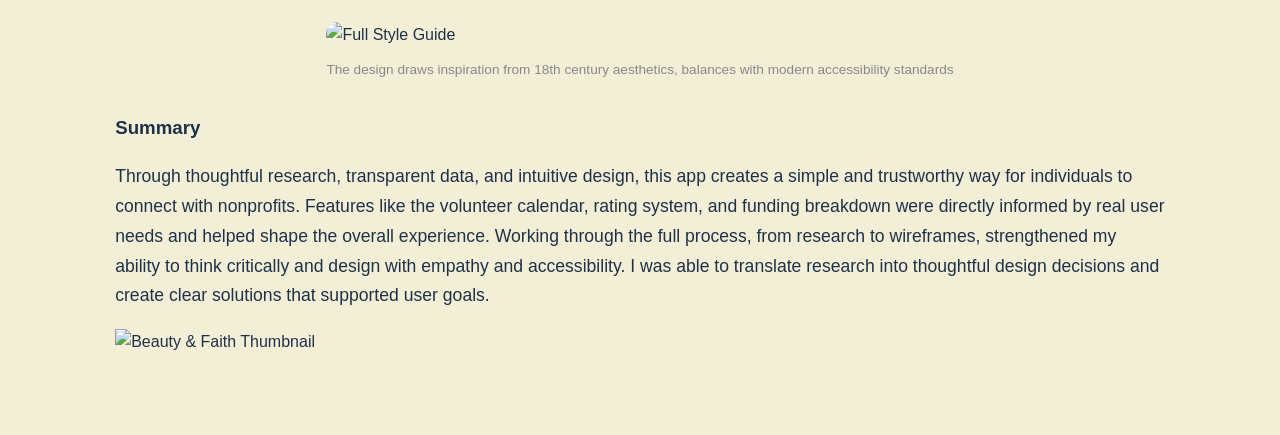
==== commit 62d5e4ea: "Font change for impacthub" ====
--- a/work/Impacthub.html
+++ b/work/Impacthub.html
@@ -154,7 +154,7 @@
         <div class ="typo-example">
             <span class="font-name"> Playfair Display </span>
             <p class="font-spec"> Used for headers to convey elegance and history. </p>
-            <span class="font-name secondary"> Inter</span>
+            <span class="font-name secondary"> Cabin </span>
             <p class ="font-spec"> Used for body text to ensure maximum readability.</p>
         </div>
     </div>
@@ -164,7 +164,7 @@
         <div class="color-swatch-container">
             <div class="swatch" style="background: #3B4C6C;"><span>#3B4C6C</span></div>
             <div class="swatch" style="background: #7084AB;"><span>#7084AB</span></div>
-            <div class="swatch" style="background: #FF7444;"><span>#FF7444</span></div>
+            <div class="swatch" style="background: #FFC470;"><span>#FF7444</span></div>
             <div class="swatch" style="background: #E5D0AC;"><span>#E5D0AC</span></div>
         </div>
     </div>
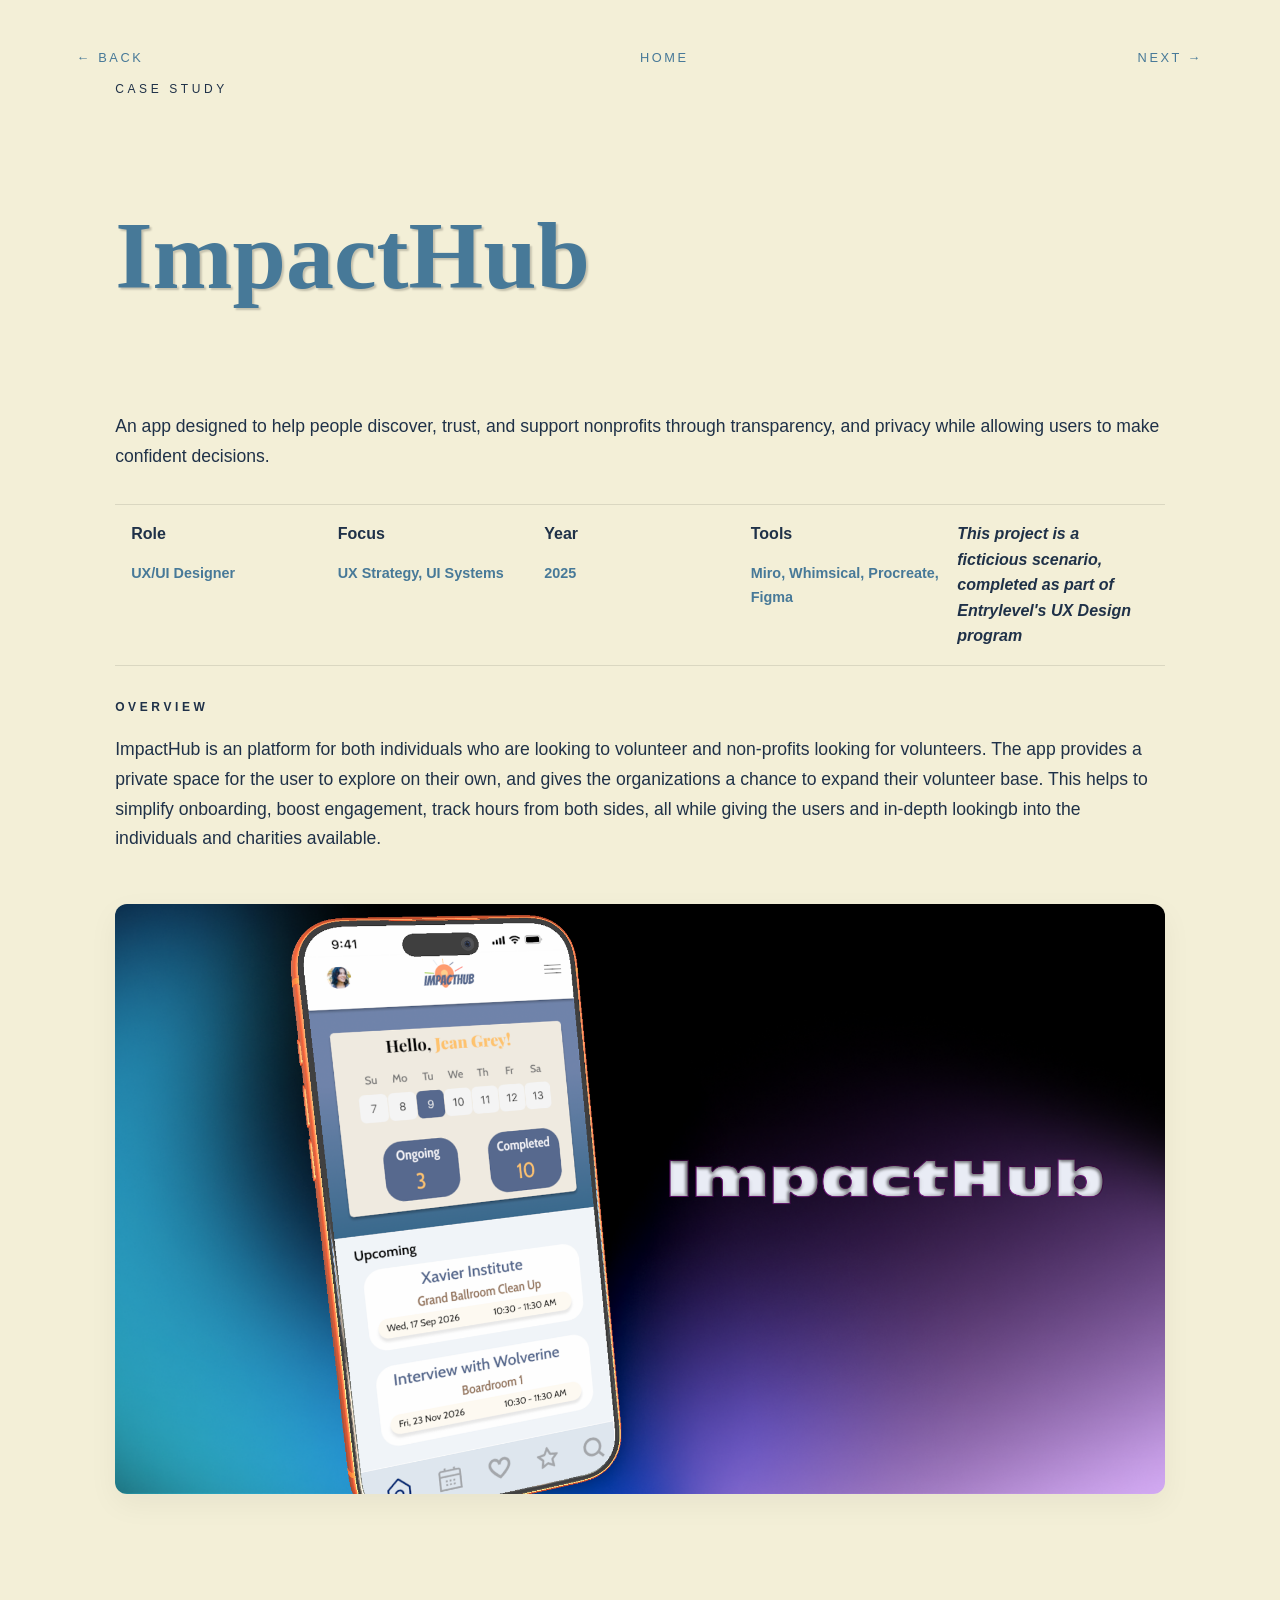
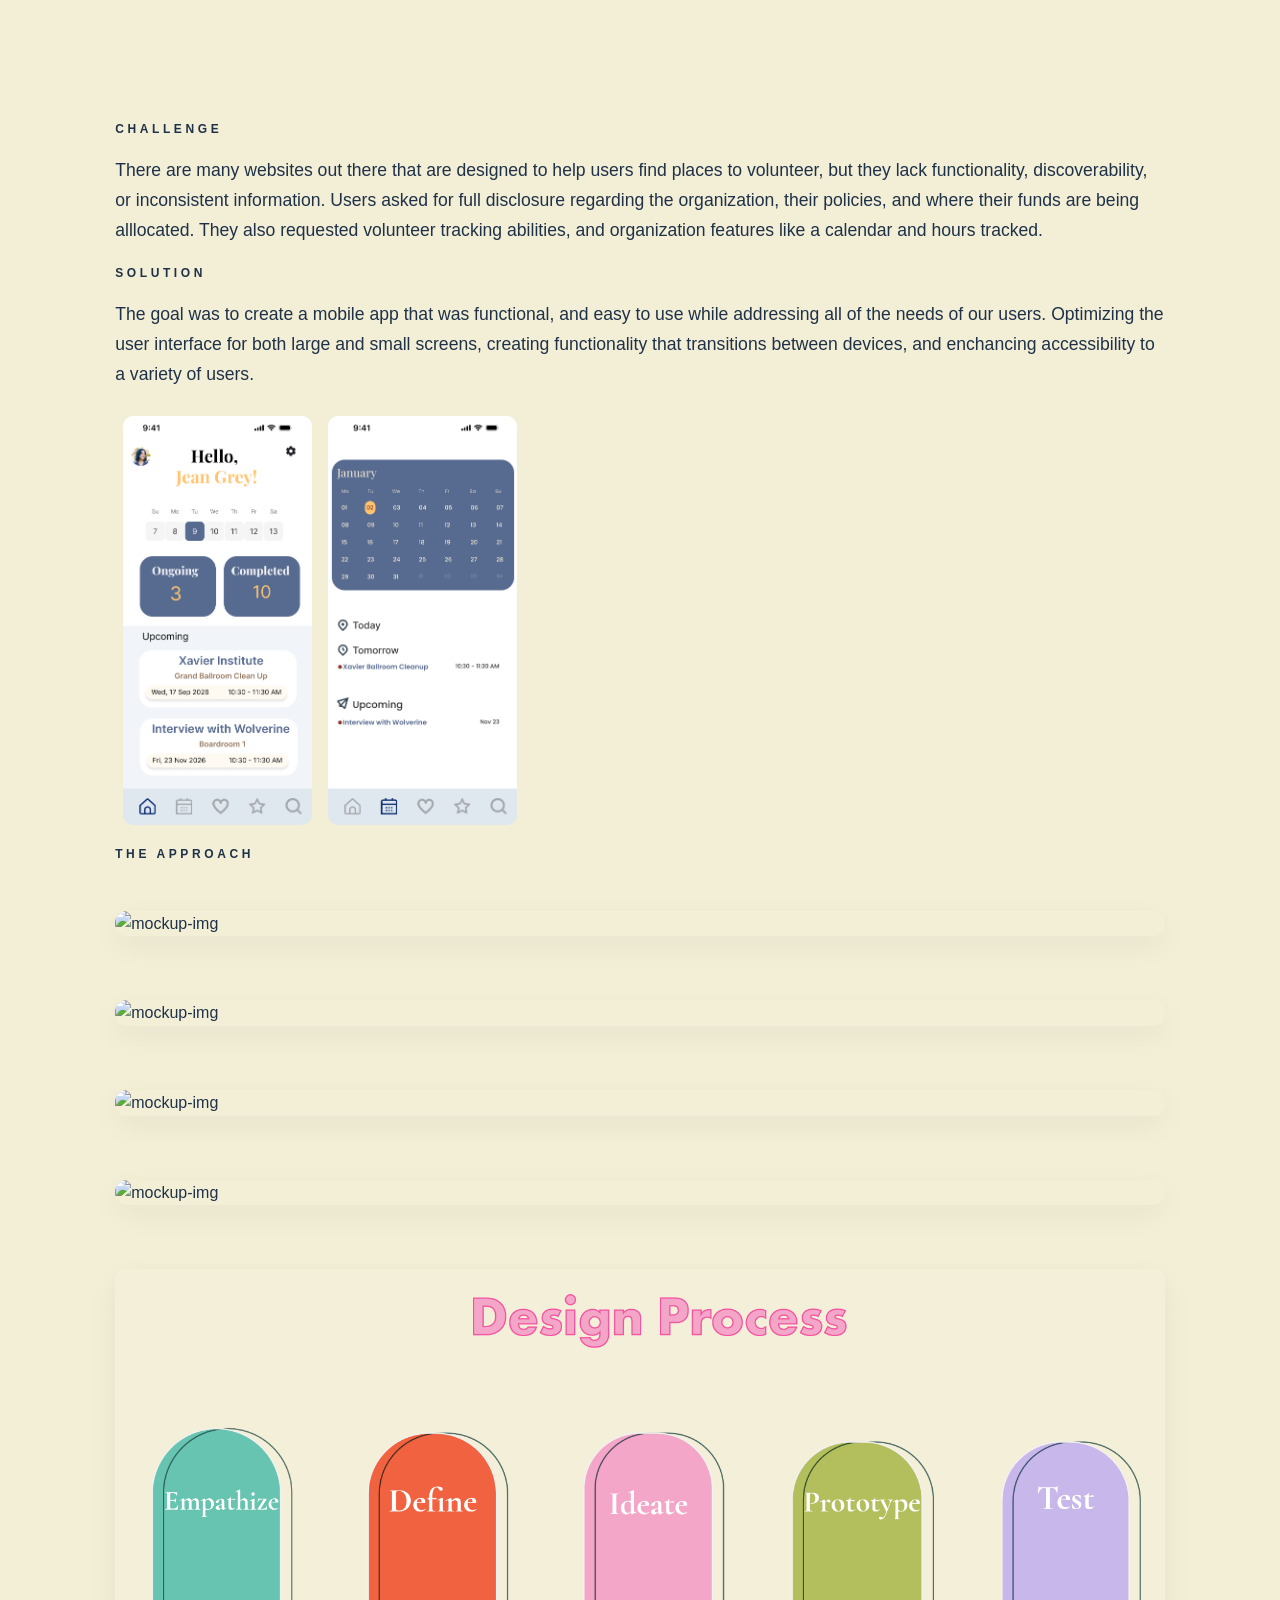
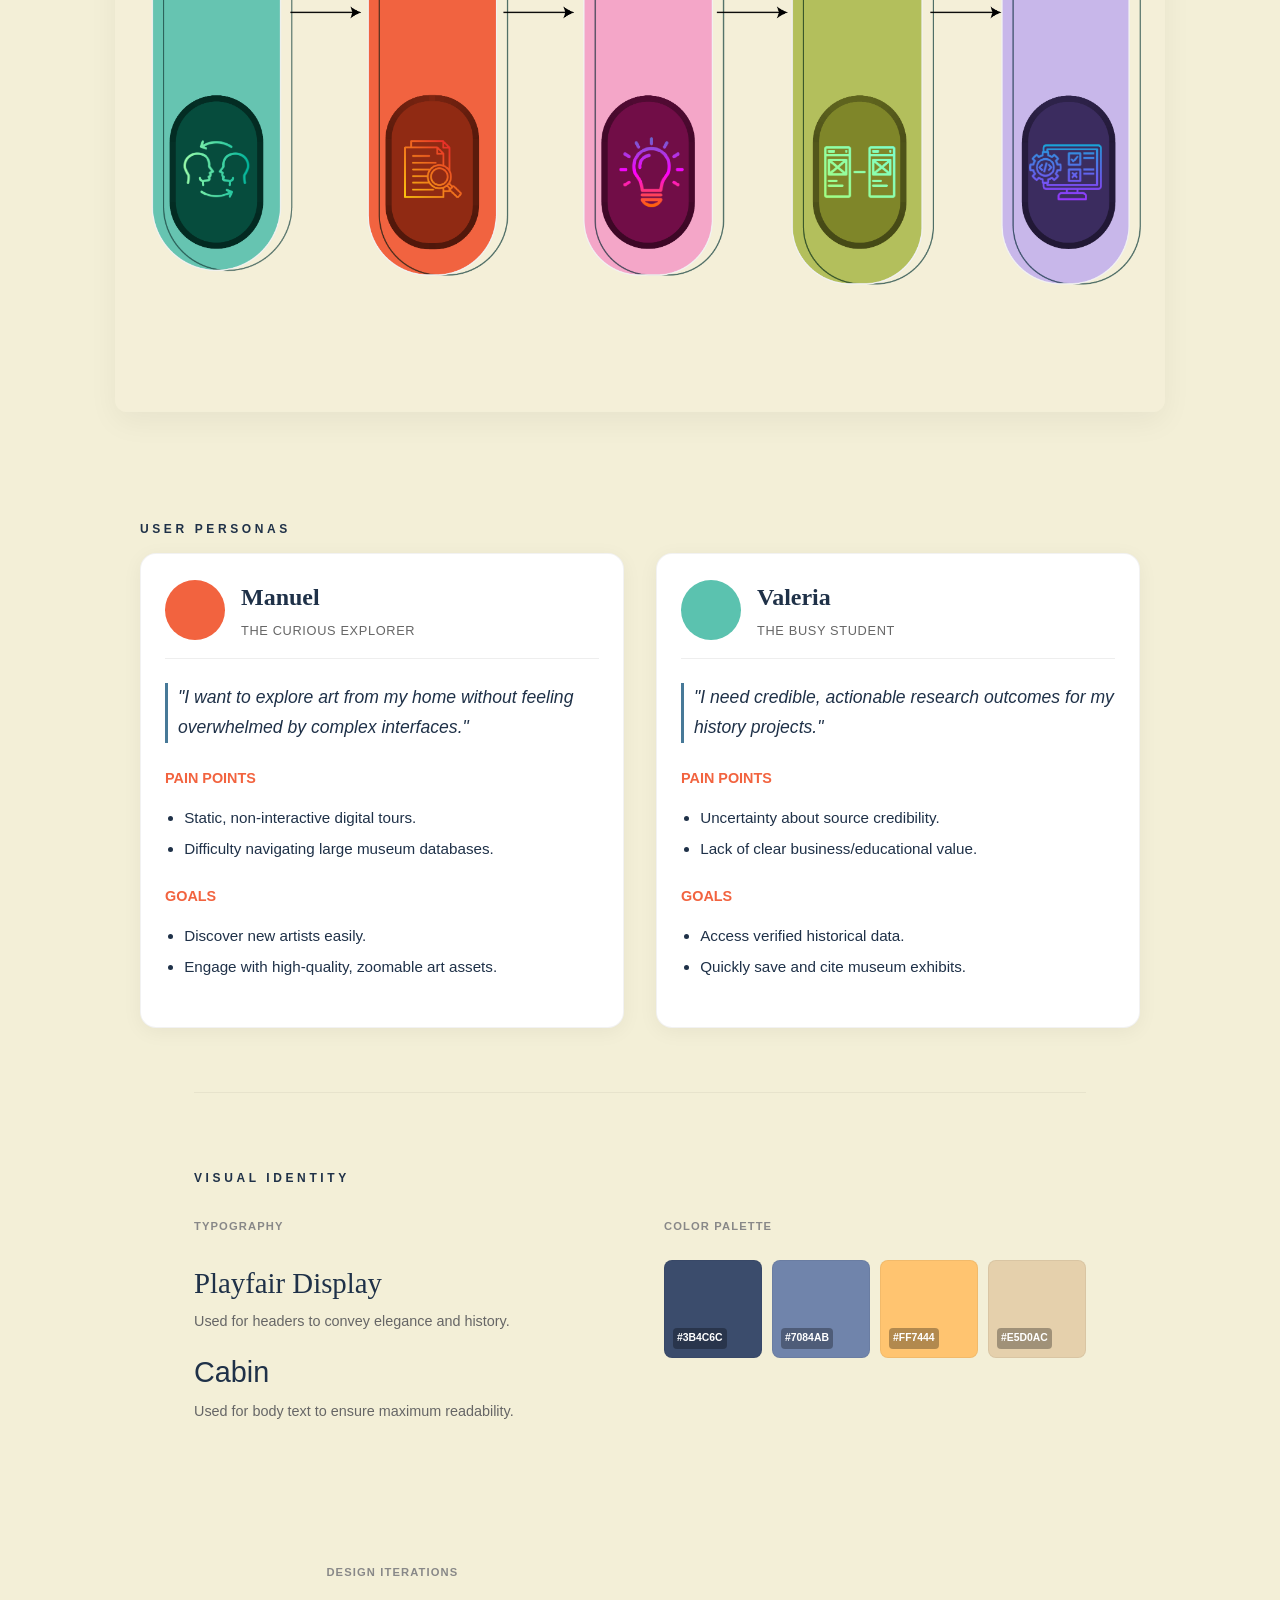
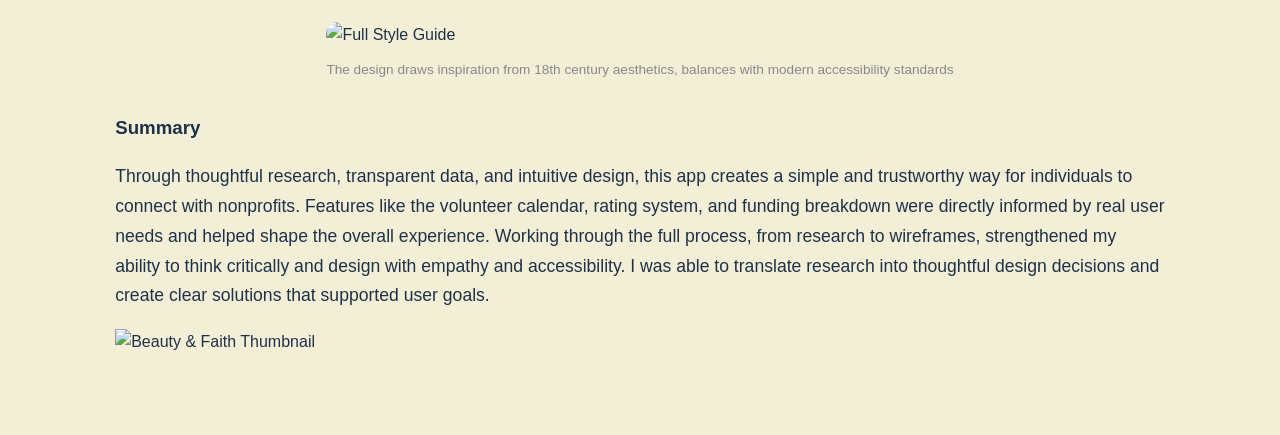
==== commit b1456290: "pics" ====
--- a/work/Impacthub.html
+++ b/work/Impacthub.html
@@ -49,7 +49,7 @@
       The app provides a private space for the user to explore on their own, and gives the organizations a chance to expand their volunteer base. This helps to simplify onboarding, boost engagement, track hours from both sides, all while giving the users and in-depth lookingb into the individuals and charities available.
     </p>
   <div class="evidence-box">
-    <img src="/pics/landing_page.png" alt="Screenshots of negative app store reviews" loading="lazy"/>
+    <img src="/pics/impact.png" alt="Screenshots of negative app store reviews" loading="lazy"/>
     <p class="caption"></p>
   </div>
 </section>
@@ -57,7 +57,6 @@
 <section>
 <div class="main_content">
   <div class="content_bottom">
-  
   <h3 class="small_title">Challenge</h3>
   <p>
     There are many websites out there that are designed to help users find places to volunteer, but they lack functionality, discoverability, or inconsistent information. Users asked for full disclosure regarding the organization, their policies, and where their funds are being alllocated. They also requested volunteer tracking abilities, and organization features like a calendar and hours tracked.
